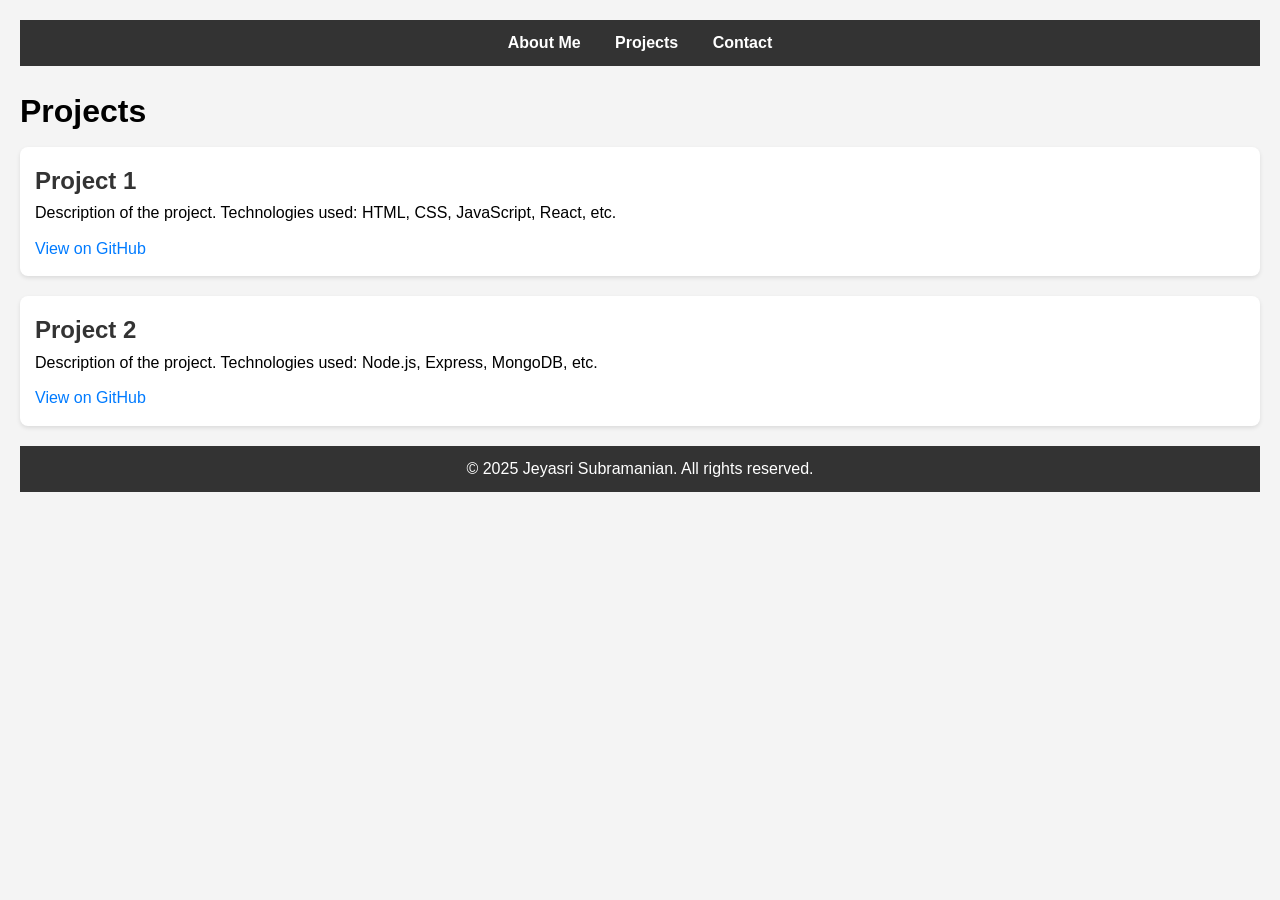
==== projects.html @ 8c24e586 "Adding project.html" ====
<!DOCTYPE html>
<html lang="en">
<head>
    <meta charset="UTF-8">
    <meta name="viewport" content="width=device-width, initial-scale=1.0">
    <title>Jeyasri - Projects</title>
    <link rel="stylesheet" href="style.css">
</head>
<body>
    <header>
        <nav>
            <ul>
                <li><a href="index.html">About Me</a></li>
                <li><a href="projects.html">Projects</a></li>
                <li><a href="index.html#contact">Contact</a></li>
            </ul>
        </nav>
    </header>

    <section id="projects">
        <h1>Projects</h1>
        <div class="project">
            <h2>Project 1</h2>
            <p>Description of the project. Technologies used: HTML, CSS, JavaScript, React, etc.</p>
            <a href="https://github.com/yourusername/project1" target="_blank">View on GitHub</a>
        </div>
        <div class="project">
            <h2>Project 2</h2>
            <p>Description of the project. Technologies used: Node.js, Express, MongoDB, etc.</p>
            <a href="https://github.com/yourusername/project2" target="_blank">View on GitHub</a>
        </div>
        <!-- Add more projects here -->
    </section>

    <footer>
        <p>&copy; 2025 Jeyasri Subramanian. All rights reserved.</p>
    </footer>
</body>
</html>
---- style.css ----
/* General Reset */
* {
    margin: 0;
    padding: 0;
    box-sizing: border-box;
}

body {
    font-family: Arial, sans-serif;
    line-height: 1.6;
    padding: 20px;
    background-color: #f4f4f4;
}

header {
    background-color: #333;
    color: #fff;
    padding: 10px 0;
    text-align: center;
}

header nav ul {
    list-style-type: none;
}

header nav ul li {
    display: inline;
    margin: 0 15px;
}

header nav ul li a {
    color: #fff;
    text-decoration: none;
    font-weight: bold;
}

section {
    margin: 20px 0;
}

h1 {
    font-size: 2rem;
    margin-bottom: 10px;
}

.project {
    background: #fff;
    padding: 15px;
    margin-bottom: 20px;
    border-radius: 8px;
    box-shadow: 0 2px 4px rgba(0, 0, 0, 0.1);
}

.project h2 {
    font-size: 1.5rem;
    color: #333;
}

.project p {
    margin-bottom: 10px;
}

.project a {
    color: #007bff;
    text-decoration: none;
}

footer {
    text-align: center;
    padding: 10px;
    background-color: #333;
    color: #fff;
    margin-top: 20px;
}
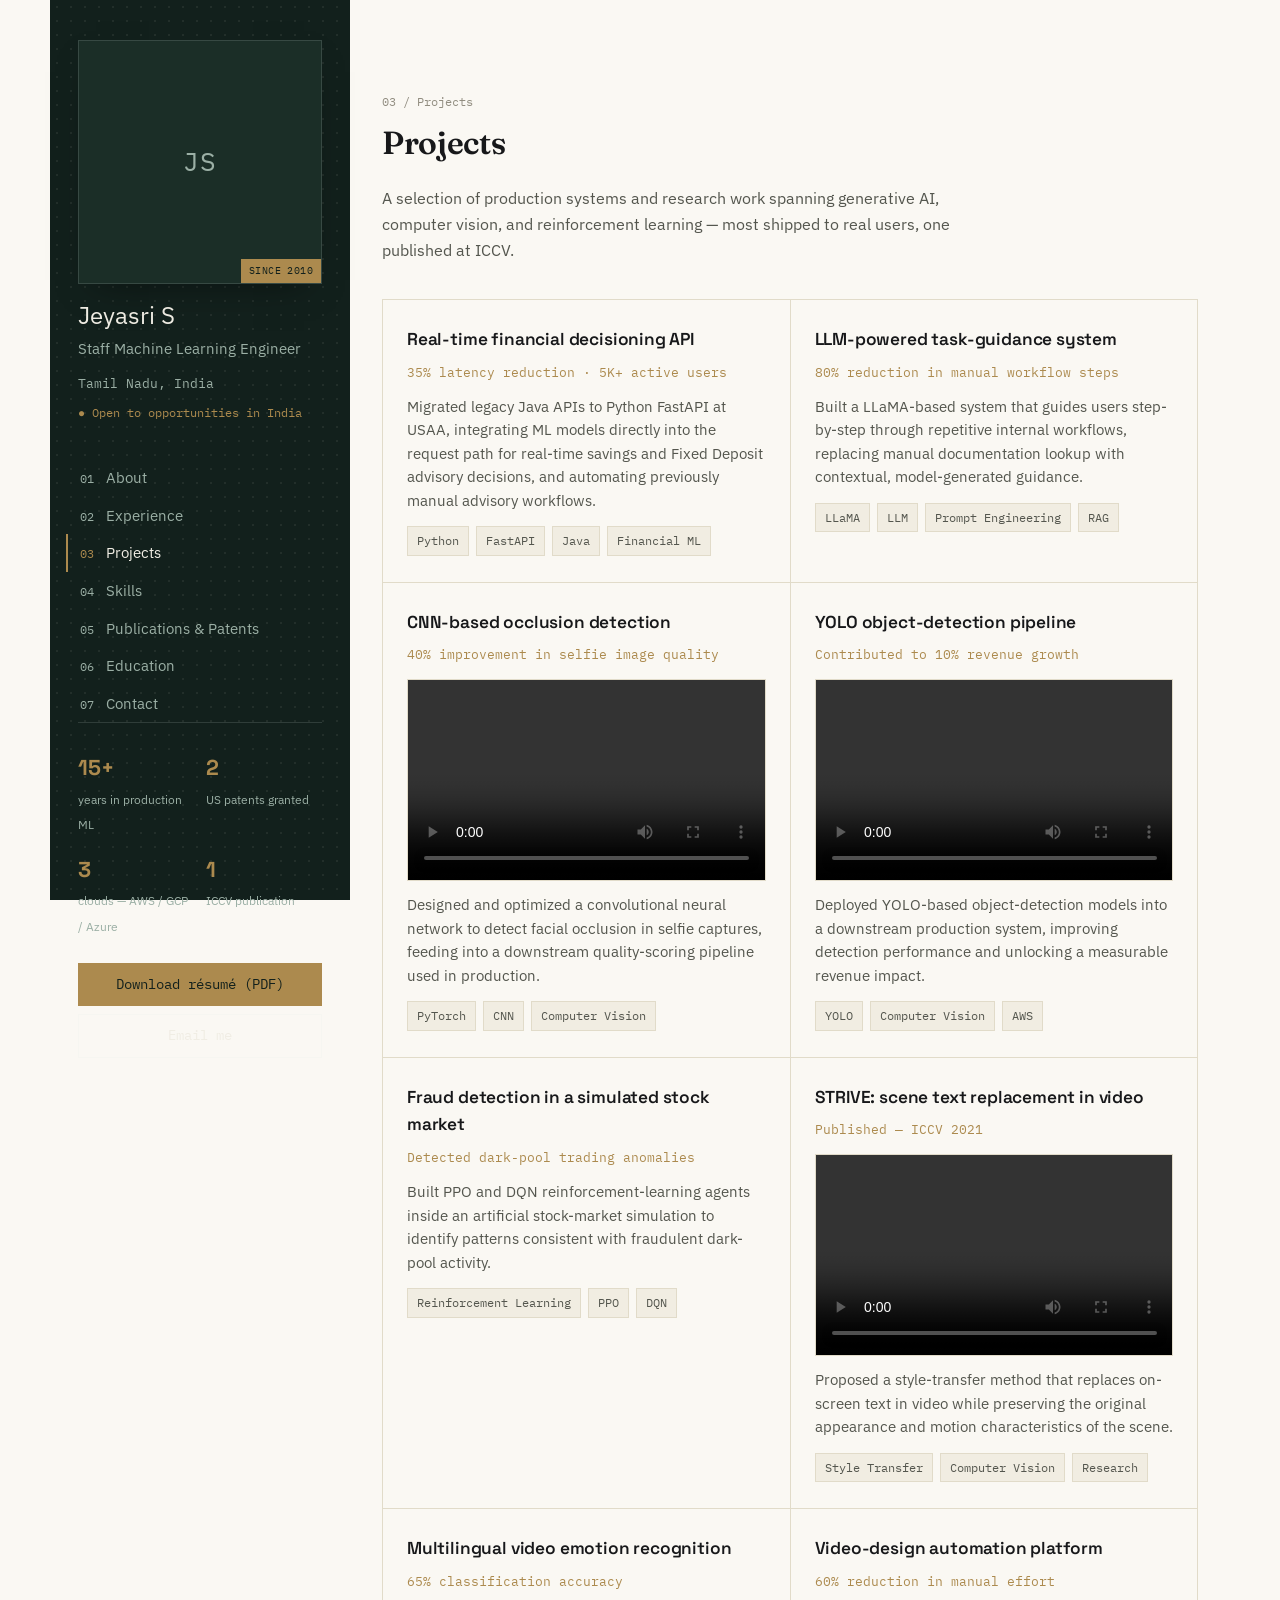
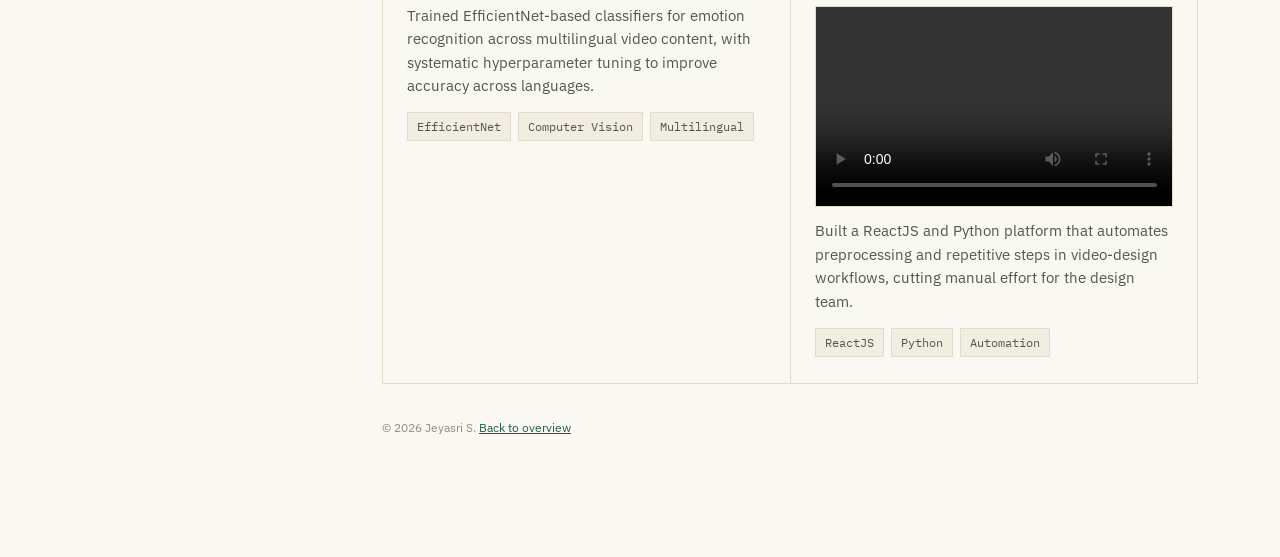
==== commit 94dbb3a3: "Update projects.html" ====
--- a/projects.html
+++ b/projects.html
@@ -1,39 +1,378 @@
 <!DOCTYPE html>
 <html lang="en">
 <head>
-    <meta charset="UTF-8">
-    <meta name="viewport" content="width=device-width, initial-scale=1.0">
-    <title>Jeyasri - Projects</title>
-    <link rel="stylesheet" href="style.css">
+<meta charset="UTF-8">
+<meta name="viewport" content="width=device-width, initial-scale=1.0">
+<title>Projects — Jeyasri S</title>
+<meta name="description" content="Selected AI/ML projects by Jeyasri S — GenAI, LLMs, Computer Vision, NLP and Reinforcement Learning shipped to production.">
+<link rel="preconnect" href="https://fonts.googleapis.com">
+<link rel="preconnect" href="https://fonts.gstatic.com" crossorigin>
+<link href="https://fonts.googleapis.com/css2?family=Fraunces:ital,opsz,wght@0,9..144,500;0,9..144,600;1,9..144,500&family=Space+Grotesk:wght@500;600;700&family=IBM+Plex+Sans:wght@400;500;600&family=IBM+Plex+Mono:wght@500;600&display=swap" rel="stylesheet">
+<style>
+  :root{
+    --paper:#FAF8F3;
+    --paper-raised:#F1EDE2;
+    --ink:#17181A;
+    --ink-soft:#54564E;
+    --ink-faint:#918D80;
+    --rule:#E1DBC9;
+    --sapphire:#1F5C4A;
+    --sapphire-tint:#E1EBE6;
+    --gold:#AC8A4E;
+    --gold-tint:#EFE6D2;
+    --rail-bg:#12201C;
+    --rail-raised:#1B2E27;
+    --rail-rule:rgba(225,235,230,0.14);
+    --rail-text:#F0EDE4;
+    --rail-text-soft:#9BAFA5;
+    --maxw:1180px;
+  }
+  *{box-sizing:border-box;}
+  html{scroll-behavior:smooth;}
+  body{
+    margin:0;
+    background:var(--paper);
+    color:var(--ink);
+    font-family:"IBM Plex Sans", -apple-system, sans-serif;
+    font-size:16px;
+    line-height:1.6;
+    -webkit-font-smoothing:antialiased;
+  }
+  a{color:var(--sapphire);}
+  a:focus-visible, button:focus-visible{outline:2px solid var(--gold); outline-offset:3px;}
+  .mono{font-family:"IBM Plex Mono", monospace;}
+  h1,h2,h3{
+    font-family:"Space Grotesk", sans-serif;
+    font-weight:700;
+    margin:0;
+    letter-spacing:-0.01em;
+  }
+
+  .shell{
+    display:grid;
+    grid-template-columns:300px 1fr;
+    gap:0;
+    max-width:var(--maxw);
+    margin:0 auto;
+  }
+  aside.rail{
+    position:sticky;
+    top:0;
+    align-self:start;
+    height:100vh;
+    padding:40px 28px 28px;
+    display:flex;
+    flex-direction:column;
+    background:var(--rail-bg);
+    background-image:radial-gradient(rgba(240,237,228,0.07) 1px, transparent 1px);
+    background-size:14px 14px;
+    color:var(--rail-text);
+  }
+  main{
+    padding:40px 0 80px;
+    min-width:0;
+  }
+
+  .photo-frame{
+    width:100%;
+    aspect-ratio:1/1;
+    border:1px solid var(--rail-rule);
+    background:var(--rail-raised);
+    margin-bottom:18px;
+    overflow:hidden;
+    position:relative;
+    box-shadow:0 14px 34px -18px rgba(0,0,0,0.55);
+  }
+  .photo-frame img{ width:100%; height:100%; object-fit:cover; display:block; }
+  .photo-fallback{
+    position:absolute;
+    inset:0;
+    display:flex;
+    align-items:center;
+    justify-content:center;
+    font-size:1.6rem;
+    color:var(--rail-text-soft);
+    letter-spacing:0.04em;
+  }
+  .photo-tag{
+    position:absolute;
+    right:0;
+    bottom:0;
+    background:var(--gold);
+    color:var(--rail-bg);
+    font-size:0.62rem;
+    letter-spacing:0.04em;
+    padding:4px 8px;
+  }
+  .rail .name{ font-size:1.5rem; line-height:1.15; color:var(--rail-text); }
+  .rail .role{ margin-top:6px; font-size:0.95rem; color:var(--rail-text-soft); }
+  .rail .loc{ margin-top:14px; font-size:0.8rem; color:var(--rail-text-soft); }
+  .rail .badge{ margin-top:10px; font-size:0.74rem; color:var(--gold); }
+  nav.index{ margin-top:36px; }
+  nav.index a{
+    display:flex;
+    align-items:baseline;
+    gap:10px;
+    padding:7px 0 7px 12px;
+    margin-left:-12px;
+    color:var(--rail-text-soft);
+    text-decoration:none;
+    font-size:0.92rem;
+    border-left:2px solid transparent;
+    transition:border-color 0.15s ease, color 0.15s ease;
+  }
+  nav.index a .n{ font-size:0.72rem; color:var(--rail-text-soft); width:16px; }
+  nav.index a:hover, nav.index a.active{ color:var(--rail-text); }
+  nav.index a.active{ border-left-color:var(--gold); }
+  nav.index a.active .n{ color:var(--gold); }
+
+  .rail .stats{
+    margin-top:auto;
+    padding-top:28px;
+    border-top:1px solid var(--rail-rule);
+    display:grid;
+    grid-template-columns:1fr 1fr;
+    gap:16px 12px;
+  }
+  .rail .stat b{
+    display:block;
+    font-family:"Space Grotesk", sans-serif;
+    font-size:1.35rem;
+    color:var(--gold);
+  }
+  .rail .stat span{ font-size:0.72rem; color:var(--rail-text-soft); line-height:1.3; }
+  .rail .actions{ margin-top:24px; display:flex; flex-direction:column; gap:8px; }
+  .btn{
+    display:inline-block;
+    text-align:center;
+    padding:10px 14px;
+    border:1px solid var(--rail-rule);
+    color:var(--rail-text);
+    text-decoration:none;
+    font-size:0.85rem;
+    font-family:"IBM Plex Mono", monospace;
+  }
+  .btn.primary{ background:var(--gold); border-color:var(--gold); color:var(--rail-bg); }
+  .btn:hover{ background:var(--rail-text); border-color:var(--rail-text); color:var(--rail-bg); }
+  .btn.primary:hover{ background:var(--gold-tint); border-color:var(--gold-tint); color:var(--rail-bg); }
+
+  section{ padding:52px 32px 8px; }
+  .eyebrow{
+    font-family:"IBM Plex Mono", monospace;
+    font-size:0.75rem;
+    color:var(--ink-faint);
+    margin-bottom:6px;
+  }
+  section h2{
+    font-family:"Fraunces", serif;
+    font-weight:600;
+    font-optical-sizing:auto;
+    font-size:2rem;
+    margin-bottom:14px;
+  }
+  .lede{ max-width:62ch; font-size:1.02rem; color:var(--ink-soft); }
+
+  .tagset{ display:flex; flex-wrap:wrap; gap:7px; }
+  .tagset span{
+    font-family:"IBM Plex Mono", monospace;
+    font-size:0.76rem;
+    padding:4px 9px;
+    border:1px solid var(--rule);
+    background:var(--paper-raised);
+    color:var(--ink-soft);
+    transition:border-color 0.15s ease, color 0.15s ease;
+  }
+  .tagset span:hover{ border-color:var(--sapphire); color:var(--ink); }
+
+  .project-grid{
+    margin-top:36px;
+    display:grid;
+    grid-template-columns:1fr 1fr;
+    border-left:1px solid var(--rule);
+    border-top:1px solid var(--rule);
+  }
+  .project{
+    padding:26px 24px;
+    border-right:1px solid var(--rule);
+    border-bottom:1px solid var(--rule);
+  }
+  .project h3{ font-size:1.08rem; font-weight:600; max-width:34ch; }
+  .project .impact{
+    margin-top:8px;
+    font-size:0.82rem;
+    color:var(--gold);
+    font-family:"IBM Plex Mono", monospace;
+  }
+  .project p.desc{
+    margin:12px 0 14px;
+    font-size:0.92rem;
+    color:var(--ink-soft);
+  }
+
+  .demo{
+    margin-top:14px;
+    aspect-ratio:16/9;
+    background:var(--rail-bg);
+    overflow:hidden;
+    border:1px solid var(--rule);
+  }
+  .demo video{
+    width:100%;
+    height:100%;
+    display:block;
+    object-fit:cover;
+    background:var(--rail-bg);
+  }
+
+  footer{ padding:26px 32px 40px; font-size:0.76rem; color:var(--ink-faint); }
+
+  @media (max-width: 880px){
+    .shell{ grid-template-columns:1fr; }
+    aside.rail{
+      position:relative;
+      height:auto;
+      padding:28px 28px 24px;
+    }
+    .rail .stats{ margin-top:24px; padding-top:20px; }
+    section{ padding:40px 20px 4px; }
+    .project-grid{ grid-template-columns:1fr; }
+  }
+  @media (prefers-reduced-motion: reduce){ html{ scroll-behavior:auto; } }
+</style>
 </head>
 <body>
-    <header>
-        <nav>
-            <ul>
-                <li><a href="index.html">About Me</a></li>
-                <li><a href="projects.html">Projects</a></li>
-                <li><a href="index.html#contact">Contact</a></li>
-            </ul>
-        </nav>
-    </header>
-
-    <section id="projects">
-        <h1>Projects</h1>
-        <div class="project">
-            <h2>Project 1</h2>
-            <p>Description of the project. Technologies used: HTML, CSS, JavaScript, React, etc.</p>
-            <a href="https://github.com/yourusername/project1" target="_blank">View on GitHub</a>
-        </div>
-        <div class="project">
-            <h2>Project 2</h2>
-            <p>Description of the project. Technologies used: Node.js, Express, MongoDB, etc.</p>
-            <a href="https://github.com/yourusername/project2" target="_blank">View on GitHub</a>
-        </div>
-        <!-- Add more projects here -->
+
+<div class="shell">
+  <aside class="rail">
+    <div>
+      <div class="photo-frame">
+        <img src="images/photo.jpg" alt="Jeyasri S" onerror="this.style.display='none'; this.nextElementSibling.style.display='flex';">
+        <div class="photo-fallback mono" style="display:none;">JS</div>
+        <div class="photo-tag mono">SINCE 2010</div>
+      </div>
+      <div class="name">Jeyasri S</div>
+      <div class="role">Staff Machine Learning Engineer</div>
+      <div class="loc mono">Tamil Nadu, India</div>
+      <div class="badge mono">● Open to opportunities in India</div>
+    </div>
+
+    <nav class="index" id="nav">
+      <a href="index.html#about"><span class="n mono">01</span>About</a>
+      <a href="index.html#experience"><span class="n mono">02</span>Experience</a>
+      <a href="projects.html" class="active"><span class="n mono">03</span>Projects</a>
+      <a href="index.html#skills"><span class="n mono">04</span>Skills</a>
+      <a href="index.html#publications"><span class="n mono">05</span>Publications &amp; Patents</a>
+      <a href="index.html#education"><span class="n mono">06</span>Education</a>
+      <a href="index.html#contact"><span class="n mono">07</span>Contact</a>
+    </nav>
+
+    <div class="stats">
+      <div class="stat"><b>15+</b><span>years in production ML</span></div>
+      <div class="stat"><b>2</b><span>US patents granted</span></div>
+      <div class="stat"><b>3</b><span>clouds — AWS / GCP / Azure</span></div>
+      <div class="stat"><b>1</b><span>ICCV publication</span></div>
+    </div>
+
+    <div class="actions">
+      <a class="btn primary" href="resume.pdf" download>Download résumé (PDF)</a>
+      <a class="btn" href="mailto:jeyasriss@gmail.com">Email me</a>
+    </div>
+  </aside>
+
+  <main>
+    <section>
+      <div class="eyebrow mono">03 / Projects</div>
+      <h2>Projects</h2>
+      <p class="lede">A selection of production systems and research work spanning generative AI, computer vision, and reinforcement learning — most shipped to real users, one published at ICCV.</p>
+
+      <div class="project-grid">
+
+        <div class="project">
+          <h3>Real-time financial decisioning API</h3>
+          <div class="impact">35% latency reduction · 5K+ active users</div>
+          <p class="desc">Migrated legacy Java APIs to Python FastAPI at USAA, integrating ML models directly into the request path for real-time savings and Fixed Deposit advisory decisions, and automating previously manual advisory workflows.</p>
+          <div class="tagset"><span>Python</span><span>FastAPI</span><span>Java</span><span>Financial ML</span></div>
+        </div>
+
+        <div class="project">
+          <h3>LLM-powered task-guidance system</h3>
+          <div class="impact">80% reduction in manual workflow steps</div>
+          <p class="desc">Built a LLaMA-based system that guides users step-by-step through repetitive internal workflows, replacing manual documentation lookup with contextual, model-generated guidance.</p>
+          <div class="tagset"><span>LLaMA</span><span>LLM</span><span>Prompt Engineering</span><span>RAG</span></div>
+        </div>
+
+        <div class="project">
+          <h3>CNN-based occlusion detection</h3>
+          <div class="impact">40% improvement in selfie image quality</div>
+          <div class="demo">
+            <video controls preload="metadata" playsinline>
+              <source src="videos/occlusion-detection.mp4" type="video/mp4">
+              Your browser doesn't support embedded video.
+            </video>
+          </div>
+          <p class="desc">Designed and optimized a convolutional neural network to detect facial occlusion in selfie captures, feeding into a downstream quality-scoring pipeline used in production.</p>
+          <div class="tagset"><span>PyTorch</span><span>CNN</span><span>Computer Vision</span></div>
+        </div>
+
+        <div class="project">
+          <h3>YOLO object-detection pipeline</h3>
+          <div class="impact">Contributed to 10% revenue growth</div>
+          <div class="demo">
+            <video controls preload="metadata" playsinline>
+              <source src="videos/yolo-detection.mp4" type="video/mp4">
+              Your browser doesn't support embedded video.
+            </video>
+          </div>
+          <p class="desc">Deployed YOLO-based object-detection models into a downstream production system, improving detection performance and unlocking a measurable revenue impact.</p>
+          <div class="tagset"><span>YOLO</span><span>Computer Vision</span><span>AWS</span></div>
+        </div>
+
+        <div class="project">
+          <h3>Fraud detection in a simulated stock market</h3>
+          <div class="impact">Detected dark-pool trading anomalies</div>
+          <p class="desc">Built PPO and DQN reinforcement-learning agents inside an artificial stock-market simulation to identify patterns consistent with fraudulent dark-pool activity.</p>
+          <div class="tagset"><span>Reinforcement Learning</span><span>PPO</span><span>DQN</span></div>
+        </div>
+
+        <div class="project">
+          <h3>STRIVE: scene text replacement in video</h3>
+          <div class="impact">Published — ICCV 2021</div>
+          <div class="demo">
+            <video controls preload="metadata" playsinline>
+              <source src="videos/strive-scene-text.mp4" type="video/mp4">
+              Your browser doesn't support embedded video.
+            </video>
+          </div>
+          <p class="desc">Proposed a style-transfer method that replaces on-screen text in video while preserving the original appearance and motion characteristics of the scene.</p>
+          <div class="tagset"><span>Style Transfer</span><span>Computer Vision</span><span>Research</span></div>
+        </div>
+
+        <div class="project">
+          <h3>Multilingual video emotion recognition</h3>
+          <div class="impact">65% classification accuracy</div>
+          <p class="desc">Trained EfficientNet-based classifiers for emotion recognition across multilingual video content, with systematic hyperparameter tuning to improve accuracy across languages.</p>
+          <div class="tagset"><span>EfficientNet</span><span>Computer Vision</span><span>Multilingual</span></div>
+        </div>
+
+        <div class="project">
+          <h3>Video-design automation platform</h3>
+          <div class="impact">60% reduction in manual effort</div>
+          <div class="demo">
+            <video controls preload="metadata" playsinline>
+              <source src="videos/video-automation.mp4" type="video/mp4">
+              Your browser doesn't support embedded video.
+            </video>
+          </div>
+          <p class="desc">Built a ReactJS and Python platform that automates preprocessing and repetitive steps in video-design workflows, cutting manual effort for the design team.</p>
+          <div class="tagset"><span>ReactJS</span><span>Python</span><span>Automation</span></div>
+        </div>
+
+      </div>
     </section>
 
-    <footer>
-        <p>&copy; 2025 Jeyasri Subramanian. All rights reserved.</p>
-    </footer>
+    <footer>© 2026 Jeyasri S. <a href="index.html">Back to overview</a></footer>
+  </main>
+</div>
+
 </body>
 </html>
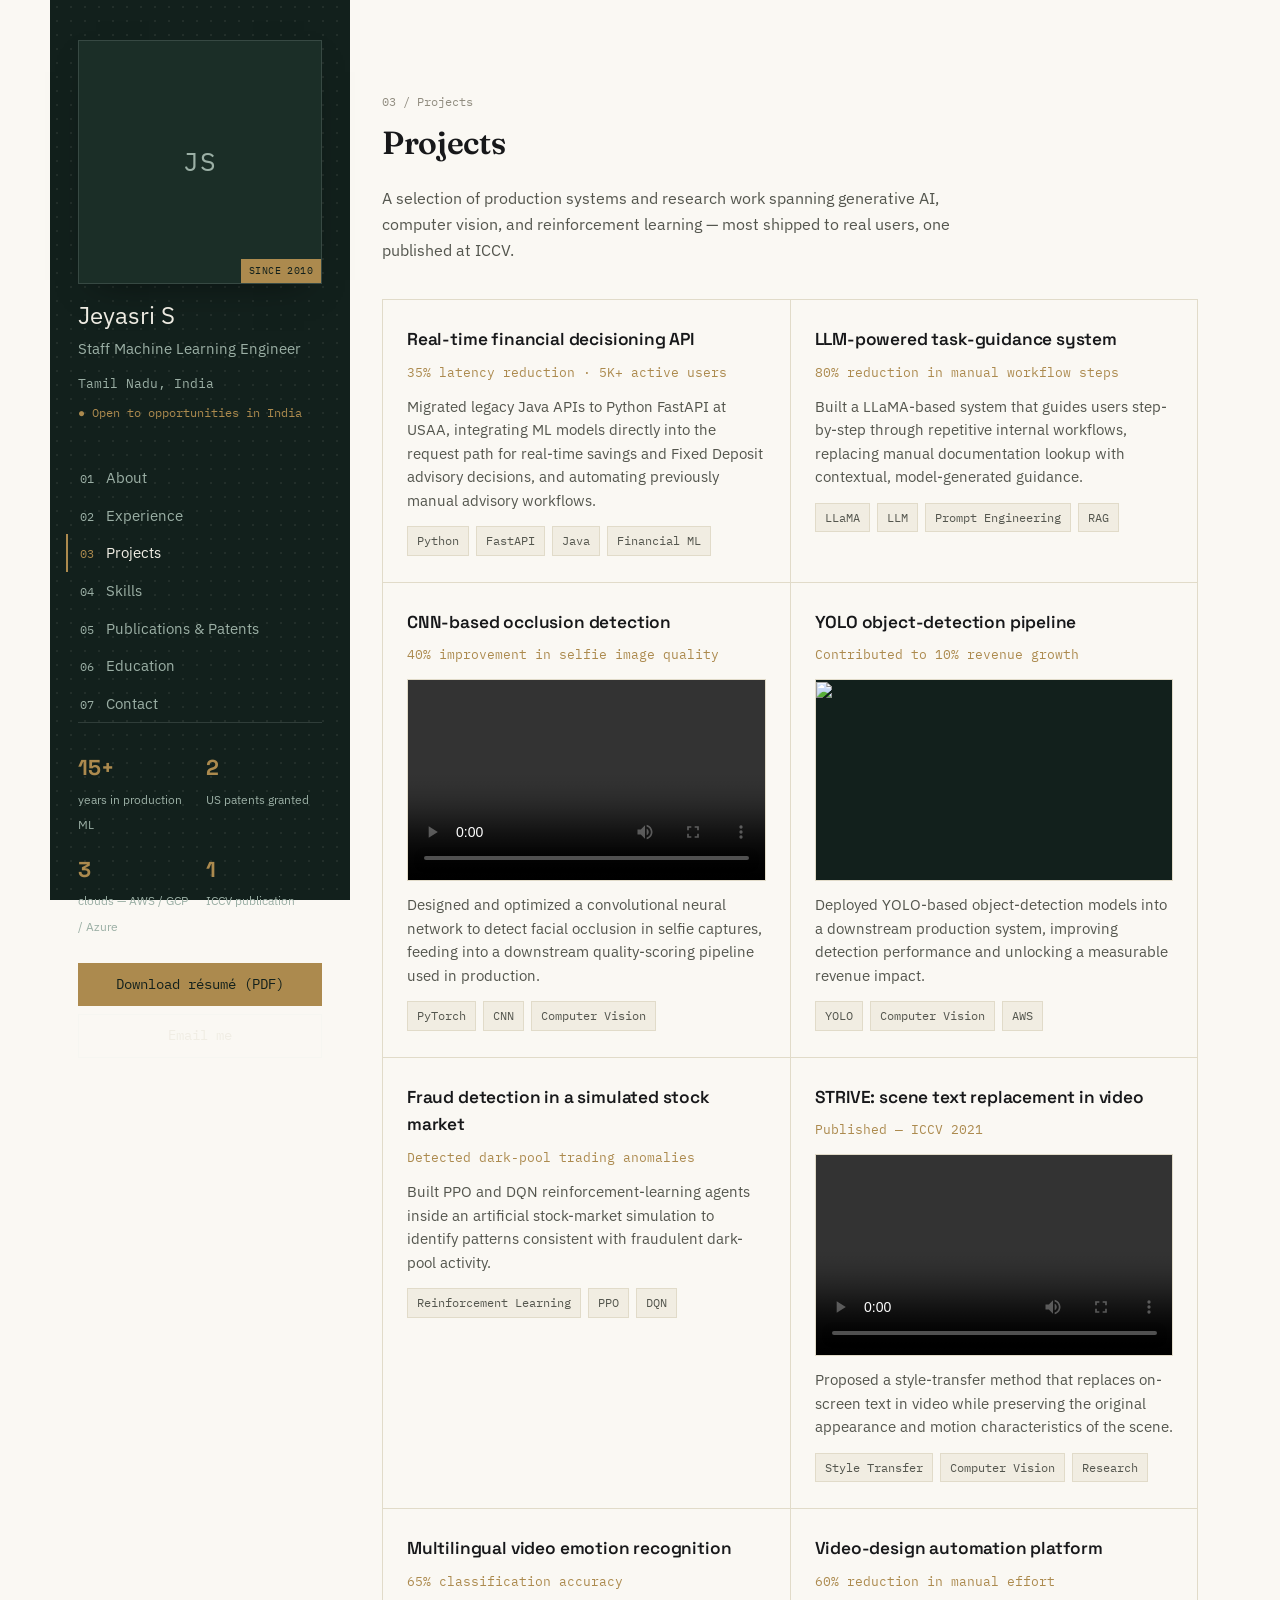
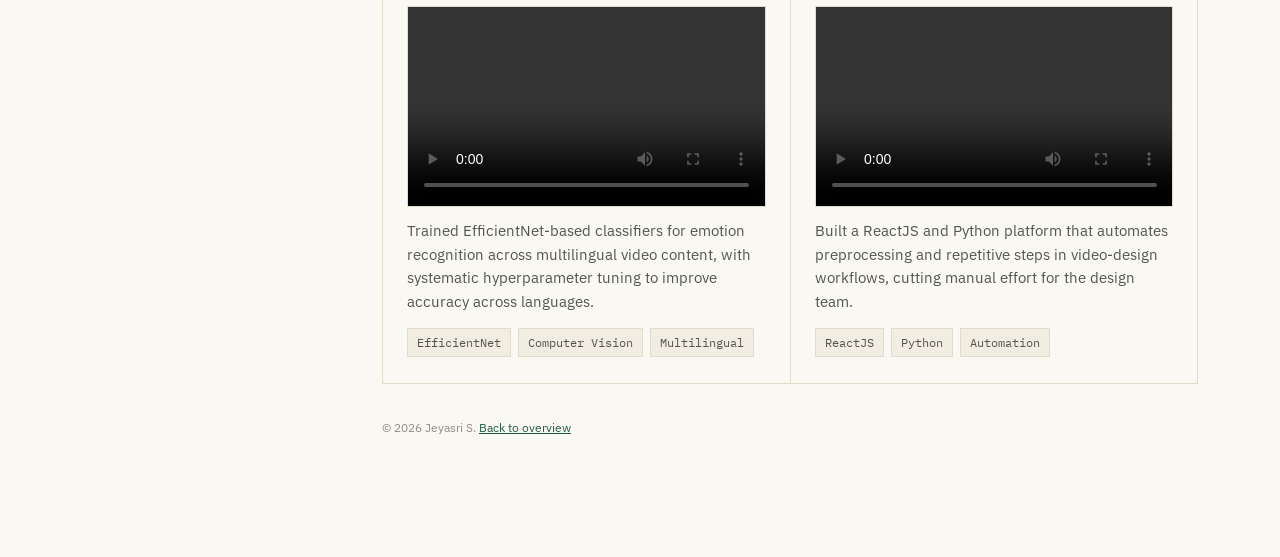
==== commit 6622fcfd: "Update projects.html" ====
--- a/projects.html
+++ b/projects.html
@@ -306,7 +306,7 @@
           <div class="impact">40% improvement in selfie image quality</div>
           <div class="demo">
             <video controls preload="metadata" playsinline>
-              <source src="videos/occlusion-detection.mp4" type="video/mp4">
+              <source src="videos/occlusion-detection.mov" type="video/mp4">
               Your browser doesn't support embedded video.
             </video>
           </div>
@@ -318,10 +318,7 @@
           <h3>YOLO object-detection pipeline</h3>
           <div class="impact">Contributed to 10% revenue growth</div>
           <div class="demo">
-            <video controls preload="metadata" playsinline>
-              <source src="videos/yolo-detection.mp4" type="video/mp4">
-              Your browser doesn't support embedded video.
-            </video>
+            <img src="videos/yolo-detection.PNG" />
           </div>
           <p class="desc">Deployed YOLO-based object-detection models into a downstream production system, improving detection performance and unlocking a measurable revenue impact.</p>
           <div class="tagset"><span>YOLO</span><span>Computer Vision</span><span>AWS</span></div>
@@ -339,7 +336,7 @@
           <div class="impact">Published — ICCV 2021</div>
           <div class="demo">
             <video controls preload="metadata" playsinline>
-              <source src="videos/strive-scene-text.mp4" type="video/mp4">
+              <source src="videos/strive-scene-text.mov" type="video/mp4">
               Your browser doesn't support embedded video.
             </video>
           </div>
@@ -350,6 +347,12 @@
         <div class="project">
           <h3>Multilingual video emotion recognition</h3>
           <div class="impact">65% classification accuracy</div>
+          <div class="demo">
+            <video controls preload="metadata" playsinline>
+              <source src="videos/multilingual-emotion-recognition.mov" type="video/mp4">
+              Your browser doesn't support embedded video.
+            </video>
+          </div>
           <p class="desc">Trained EfficientNet-based classifiers for emotion recognition across multilingual video content, with systematic hyperparameter tuning to improve accuracy across languages.</p>
           <div class="tagset"><span>EfficientNet</span><span>Computer Vision</span><span>Multilingual</span></div>
         </div>
@@ -359,7 +362,7 @@
           <div class="impact">60% reduction in manual effort</div>
           <div class="demo">
             <video controls preload="metadata" playsinline>
-              <source src="videos/video-automation.mp4" type="video/mp4">
+              <source src="videos/video-automation.mov" type="video/mp4">
               Your browser doesn't support embedded video.
             </video>
           </div>
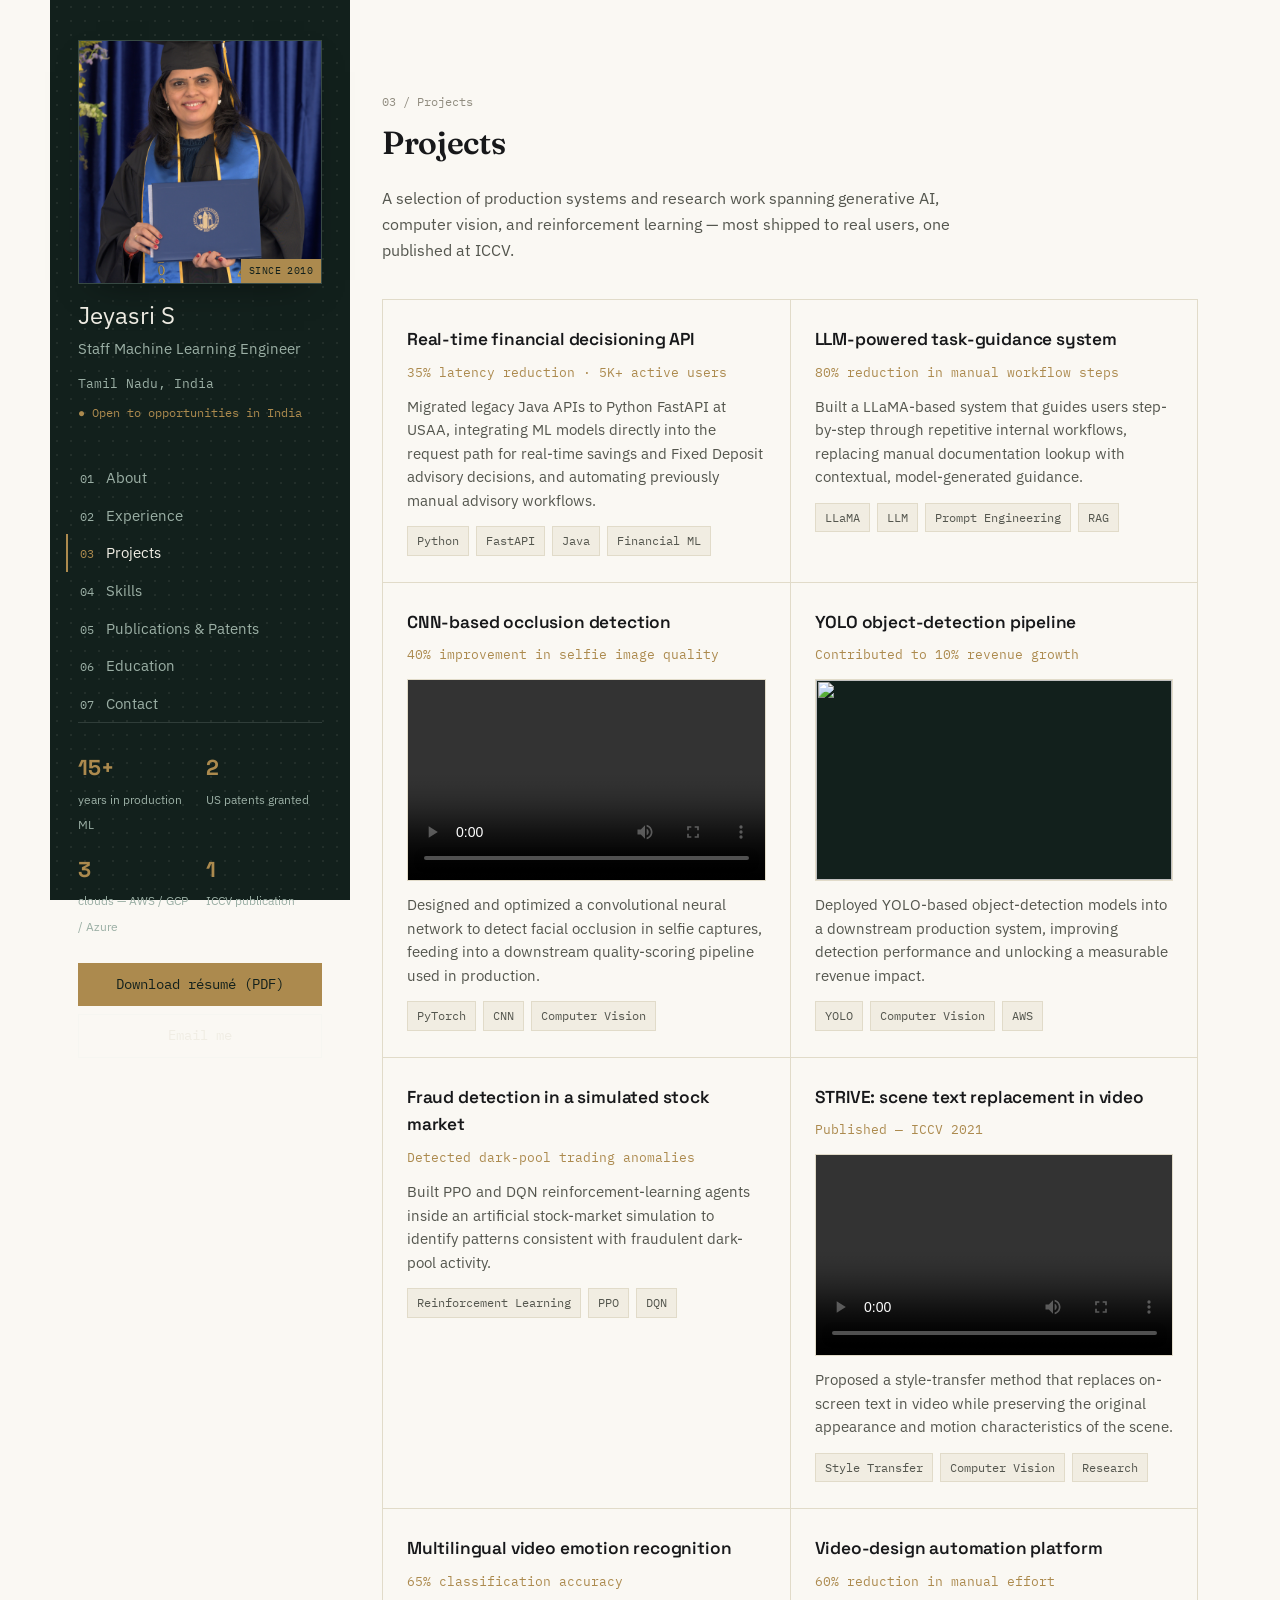
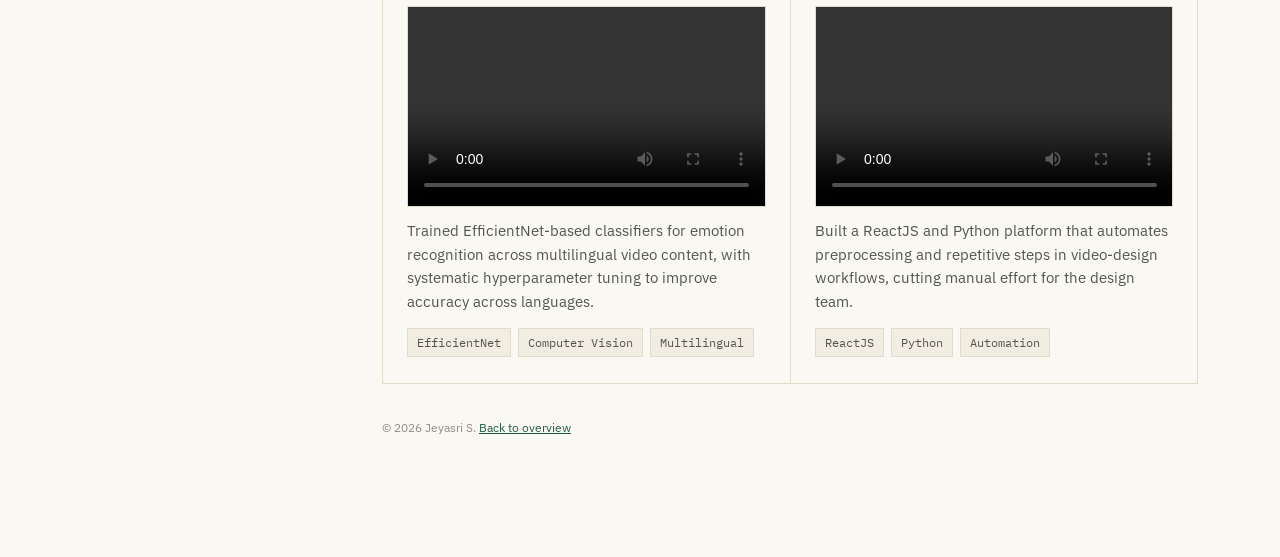
==== commit dc41497a: "Update projects.html" ====
--- a/projects.html
+++ b/projects.html
@@ -223,6 +223,13 @@
     object-fit:cover;
     background:var(--rail-bg);
   }
+  .demo img {
+    width: 100%;
+    height: 100%;
+    display: block;
+    object-fit: cover;
+    background: var(--rail-bg);
+}
 
   footer{ padding:26px 32px 40px; font-size:0.76rem; color:var(--ink-faint); }
 
@@ -246,7 +253,7 @@
   <aside class="rail">
     <div>
       <div class="photo-frame">
-        <img src="images/photo.jpg" alt="Jeyasri S" onerror="this.style.display='none'; this.nextElementSibling.style.display='flex';">
+        <img src="images/your-photo.jpg" alt="Jeyasri S" onerror="this.style.display='none'; this.nextElementSibling.style.display='flex';">
         <div class="photo-fallback mono" style="display:none;">JS</div>
         <div class="photo-tag mono">SINCE 2010</div>
       </div>
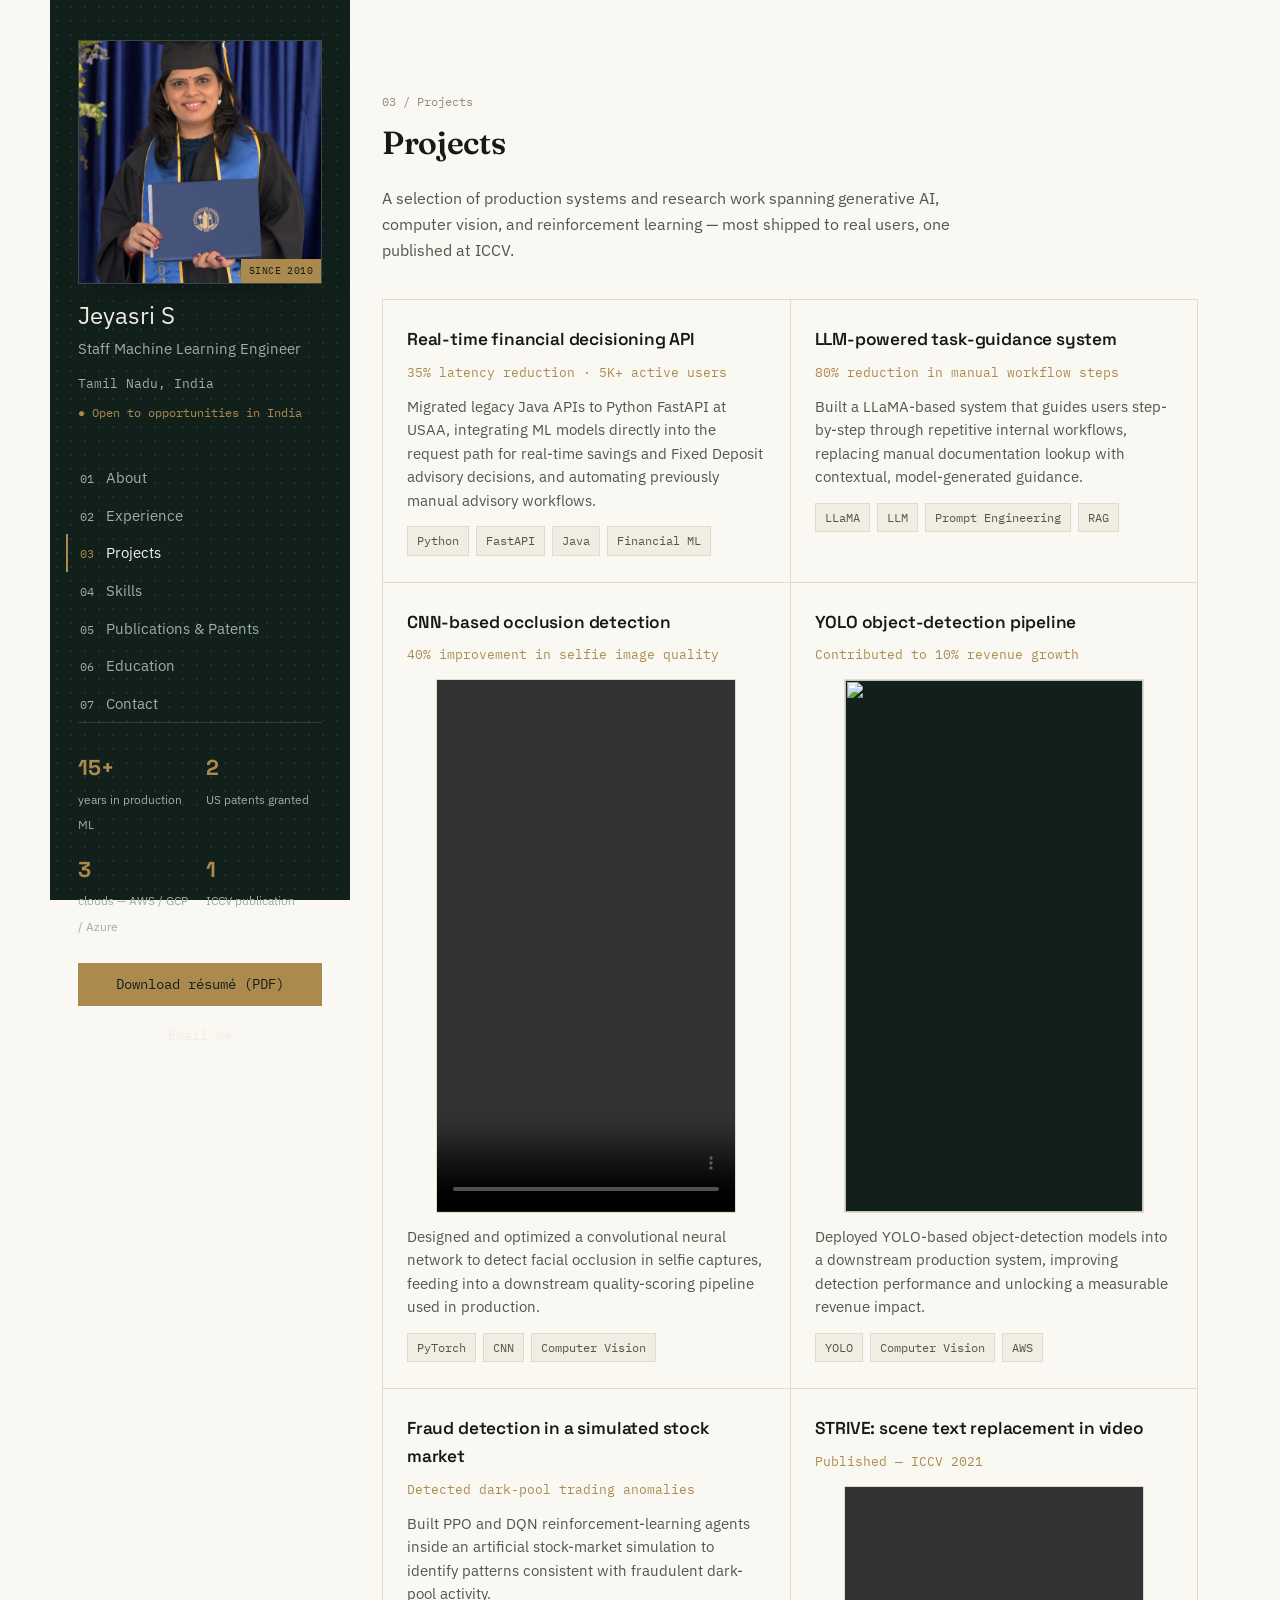
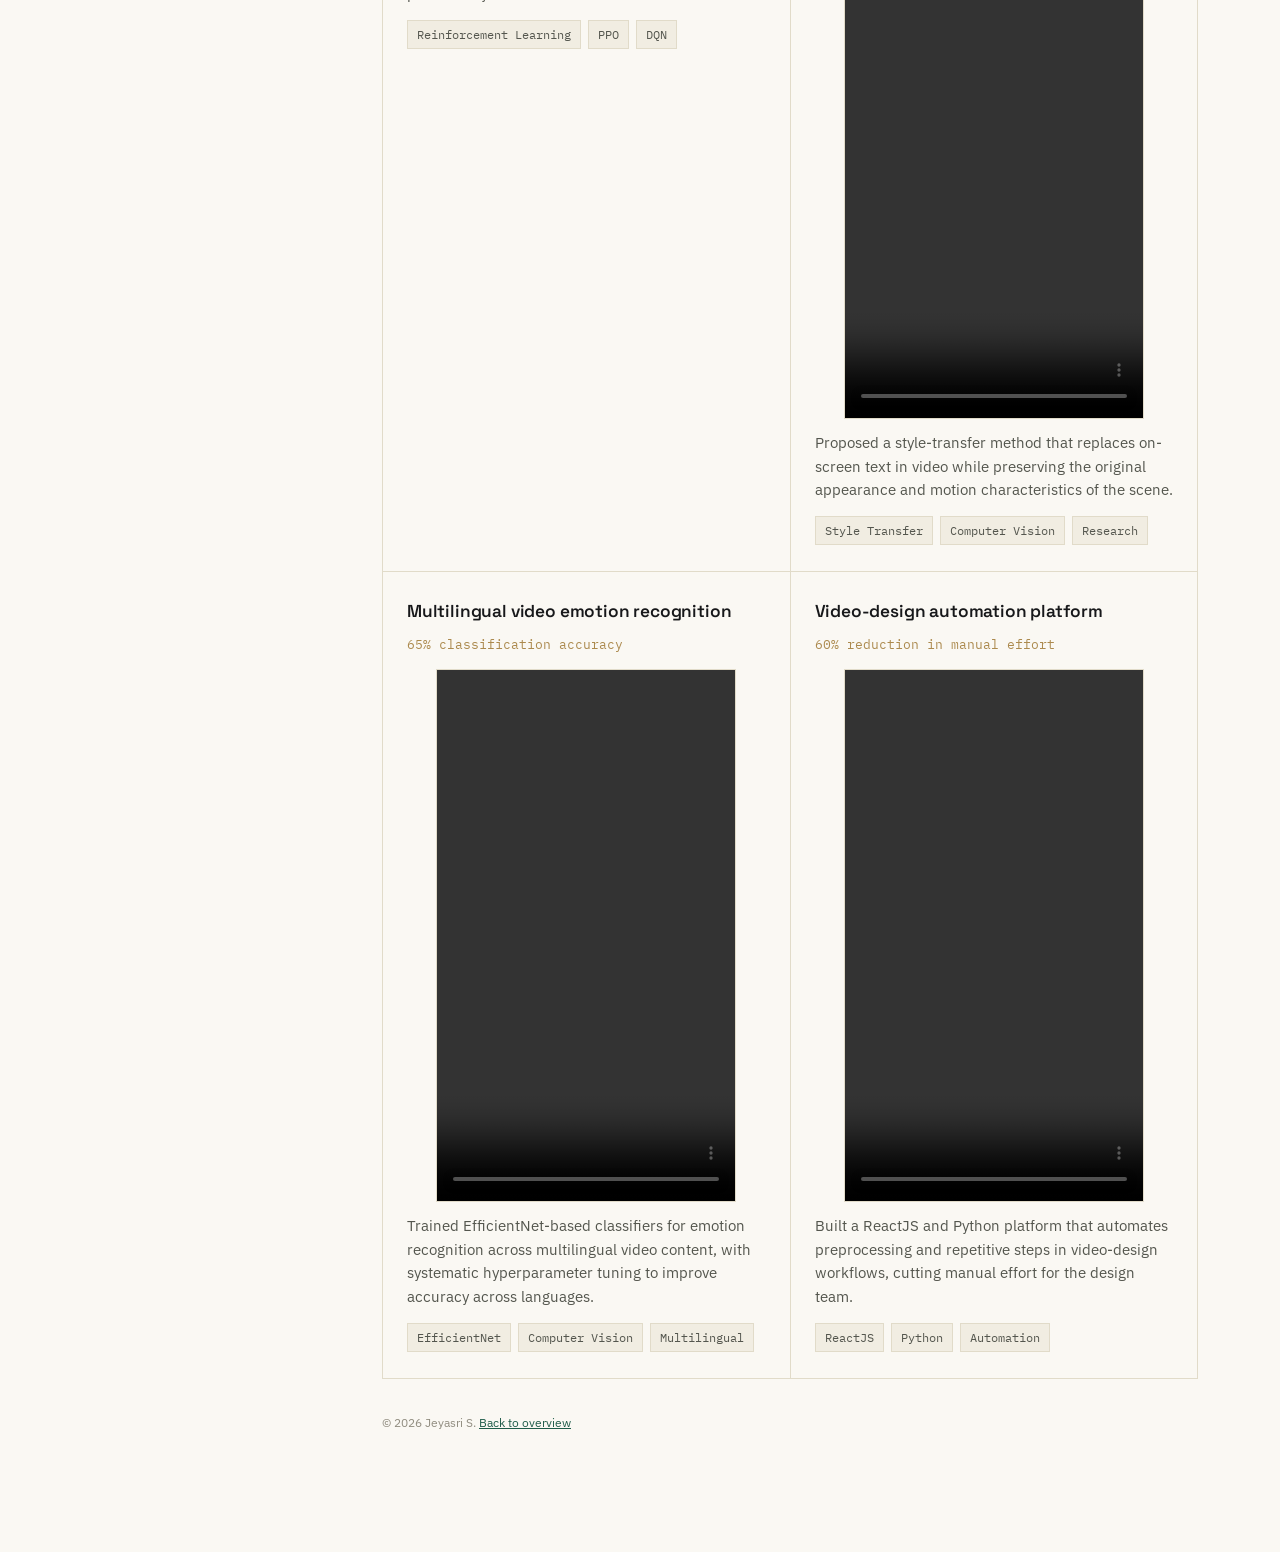
==== commit 6dab9125: "Update projects.html" ====
--- a/projects.html
+++ b/projects.html
@@ -210,8 +210,10 @@
   }
 
   .demo{
-    margin-top:14px;
-    aspect-ratio:16/9;
+    margin: 14px auto 0;
+    width:100%;
+    max-width:300px;
+    aspect-ratio:9/16;
     background:var(--rail-bg);
     overflow:hidden;
     border:1px solid var(--rule);
@@ -220,7 +222,7 @@
     width:100%;
     height:100%;
     display:block;
-    object-fit:cover;
+    object-fit:contain;
     background:var(--rail-bg);
   }
   .demo img {
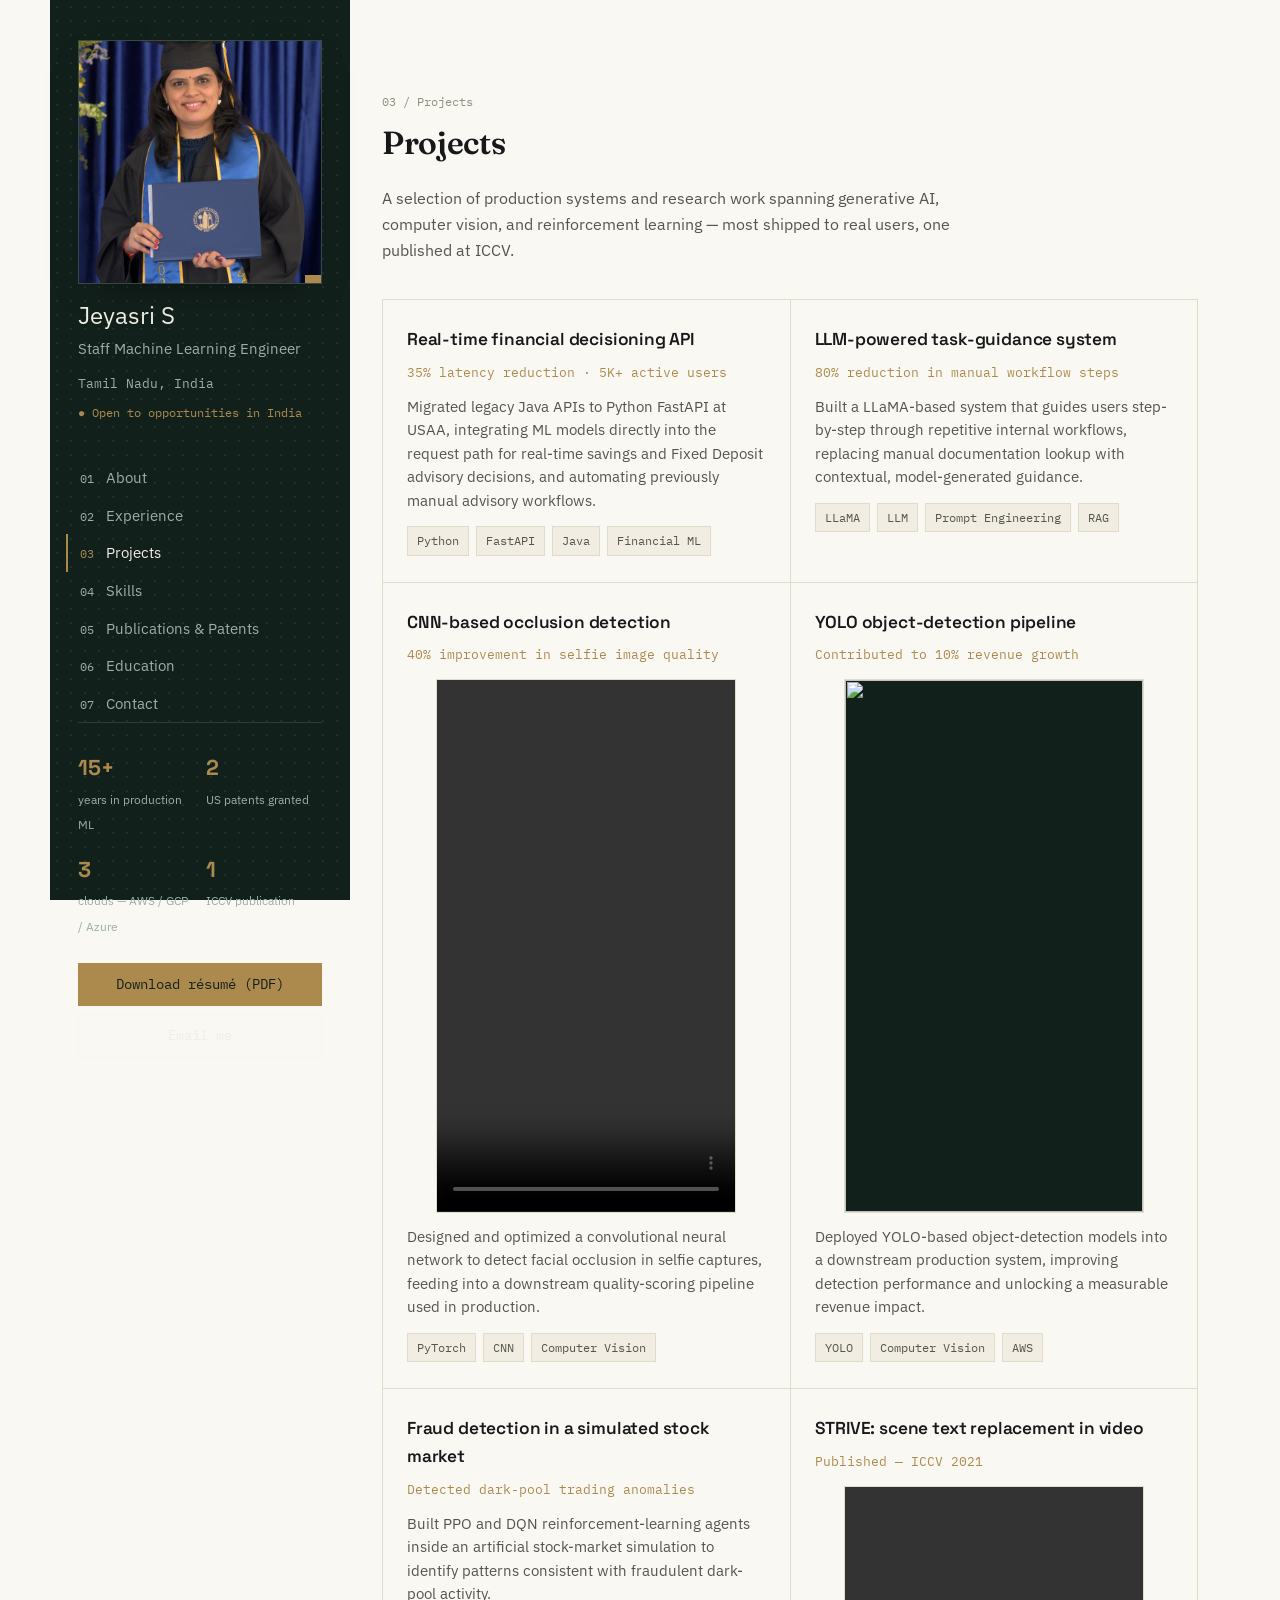
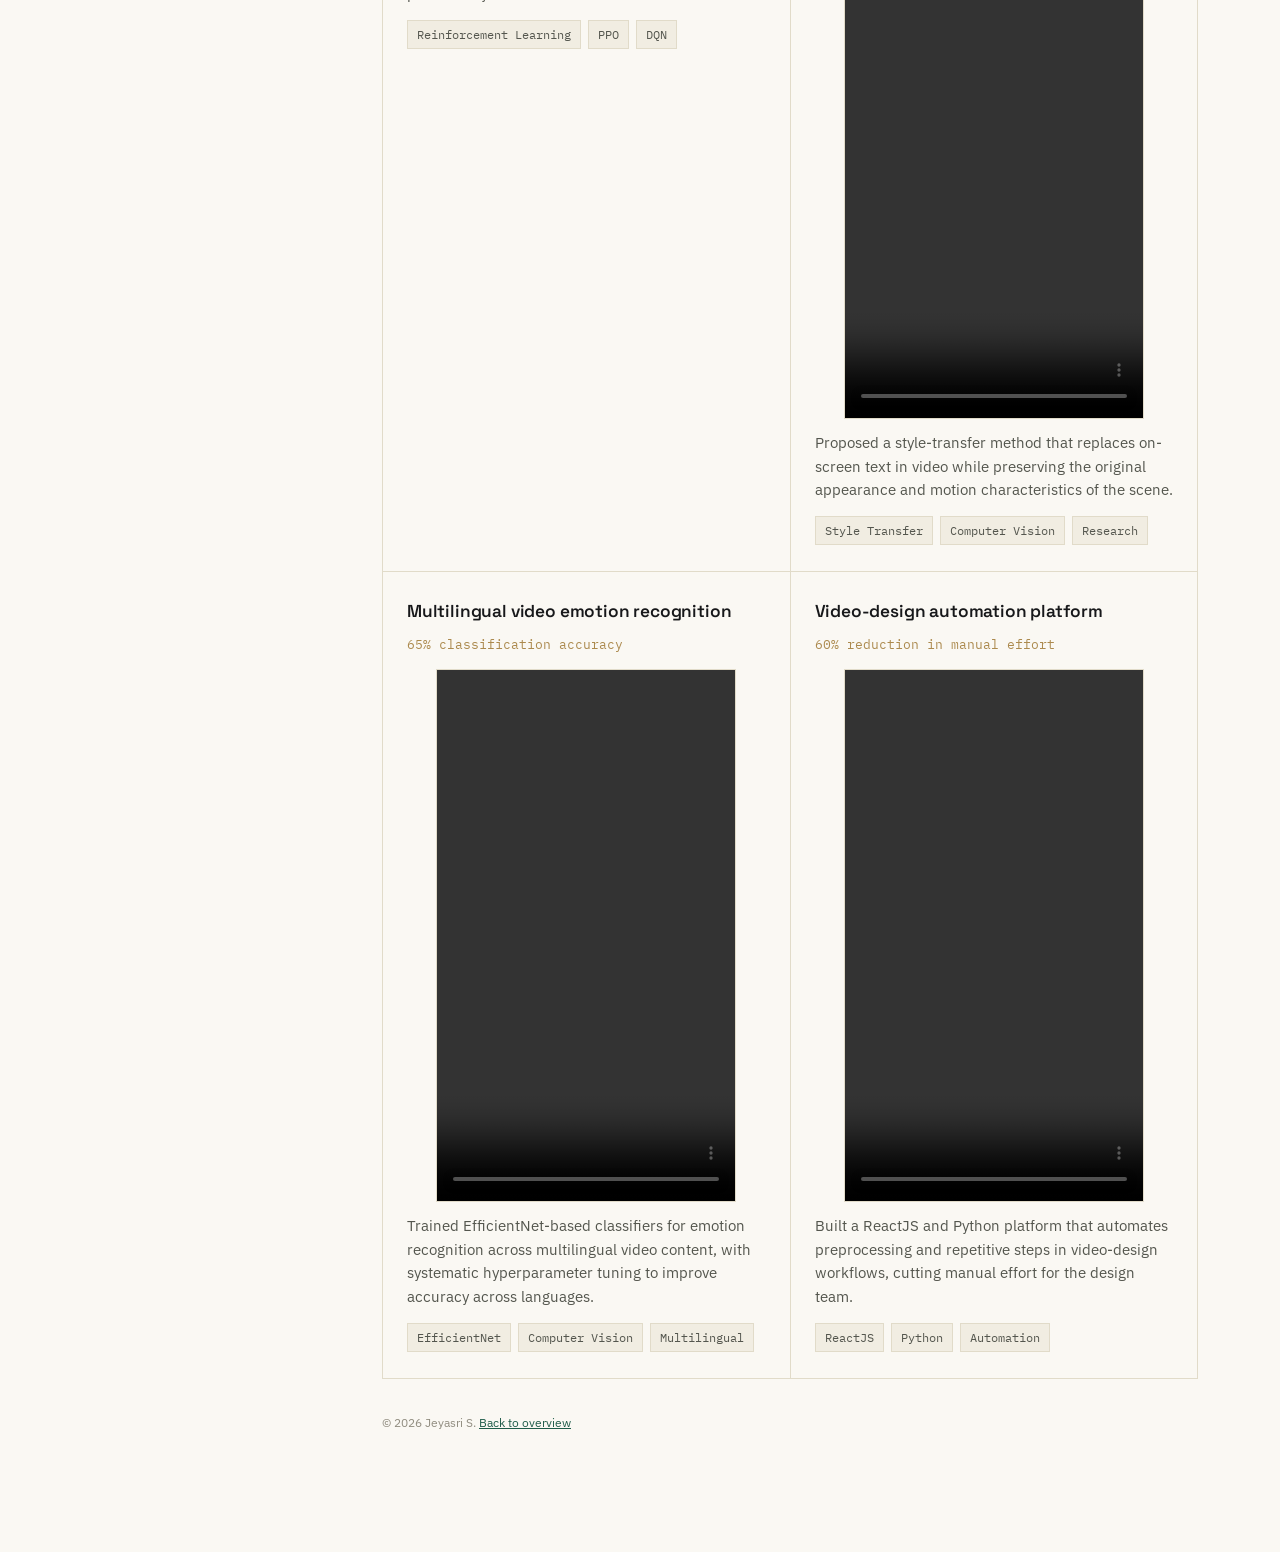
==== commit bdf46d10: "Update projects.html" ====
--- a/projects.html
+++ b/projects.html
@@ -257,7 +257,7 @@
       <div class="photo-frame">
         <img src="images/your-photo.jpg" alt="Jeyasri S" onerror="this.style.display='none'; this.nextElementSibling.style.display='flex';">
         <div class="photo-fallback mono" style="display:none;">JS</div>
-        <div class="photo-tag mono">SINCE 2010</div>
+        <div class="photo-tag mono"></div>
       </div>
       <div class="name">Jeyasri S</div>
       <div class="role">Staff Machine Learning Engineer</div>
